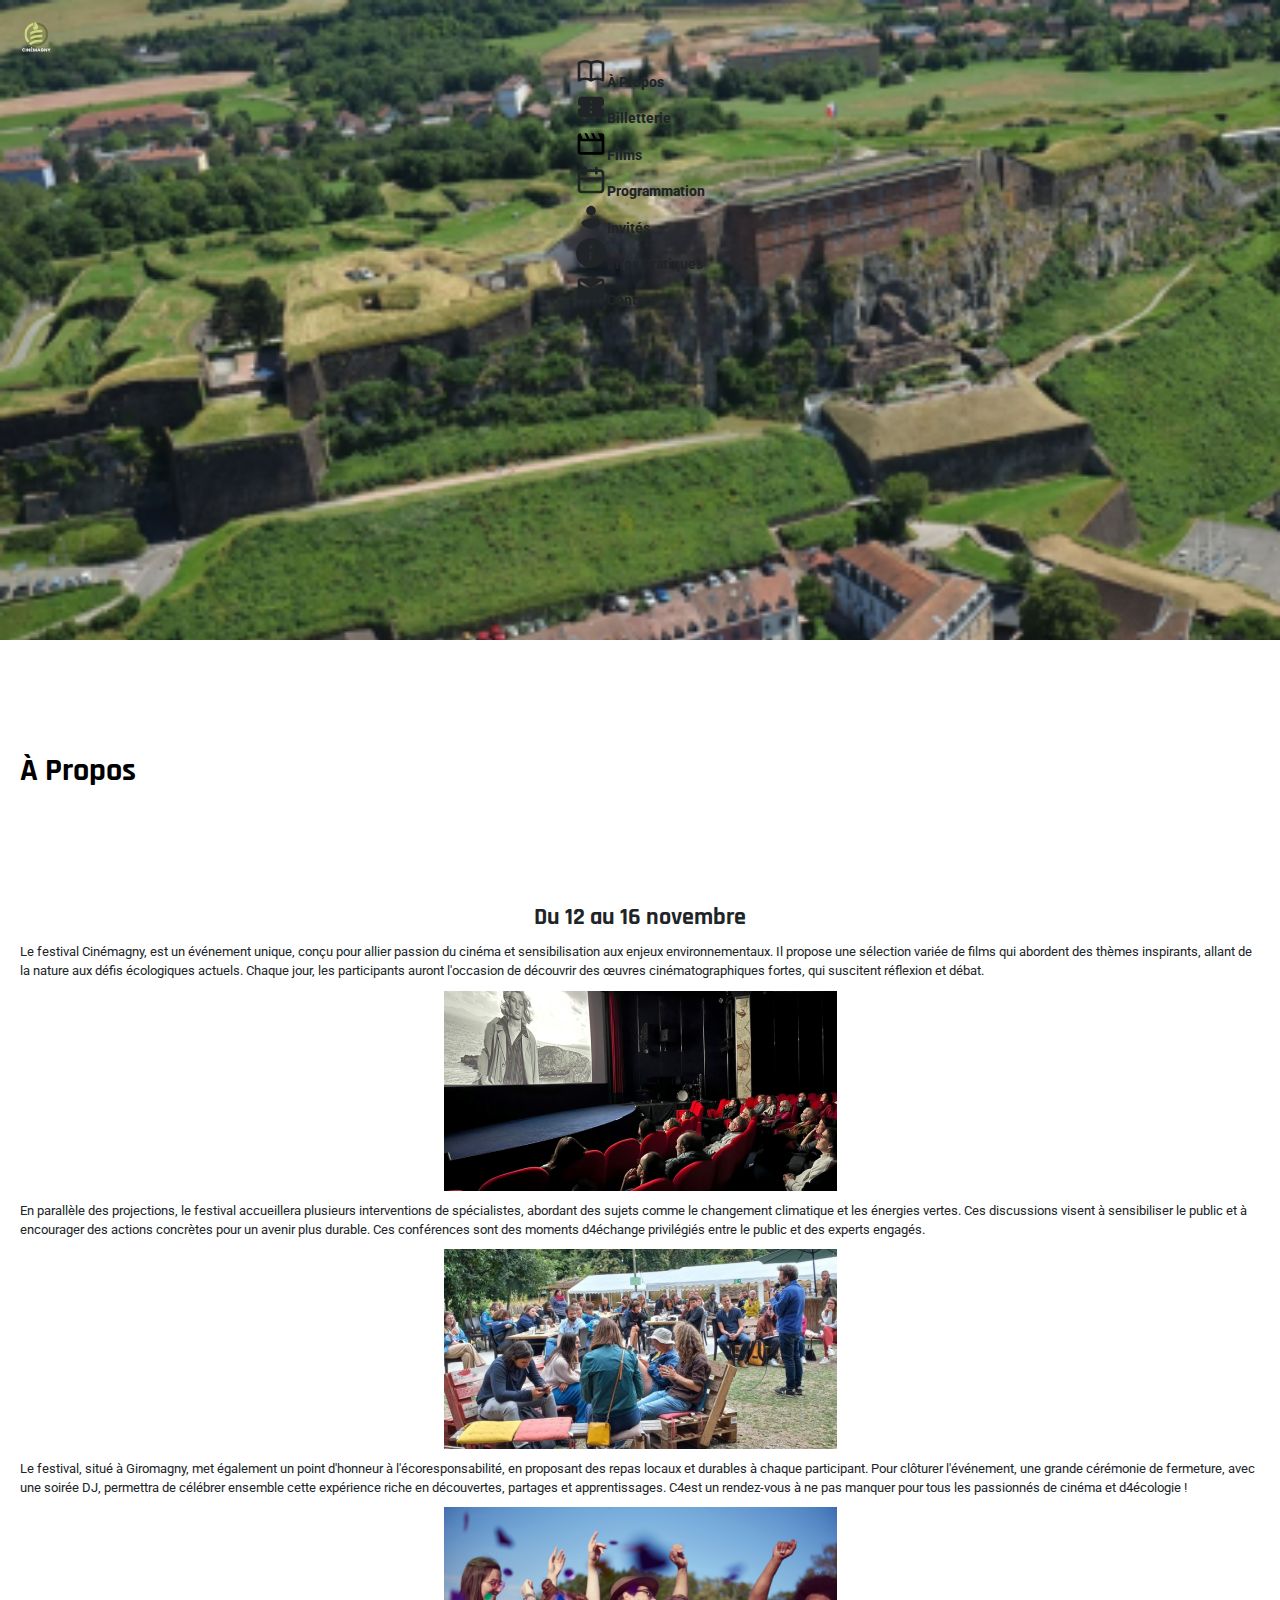
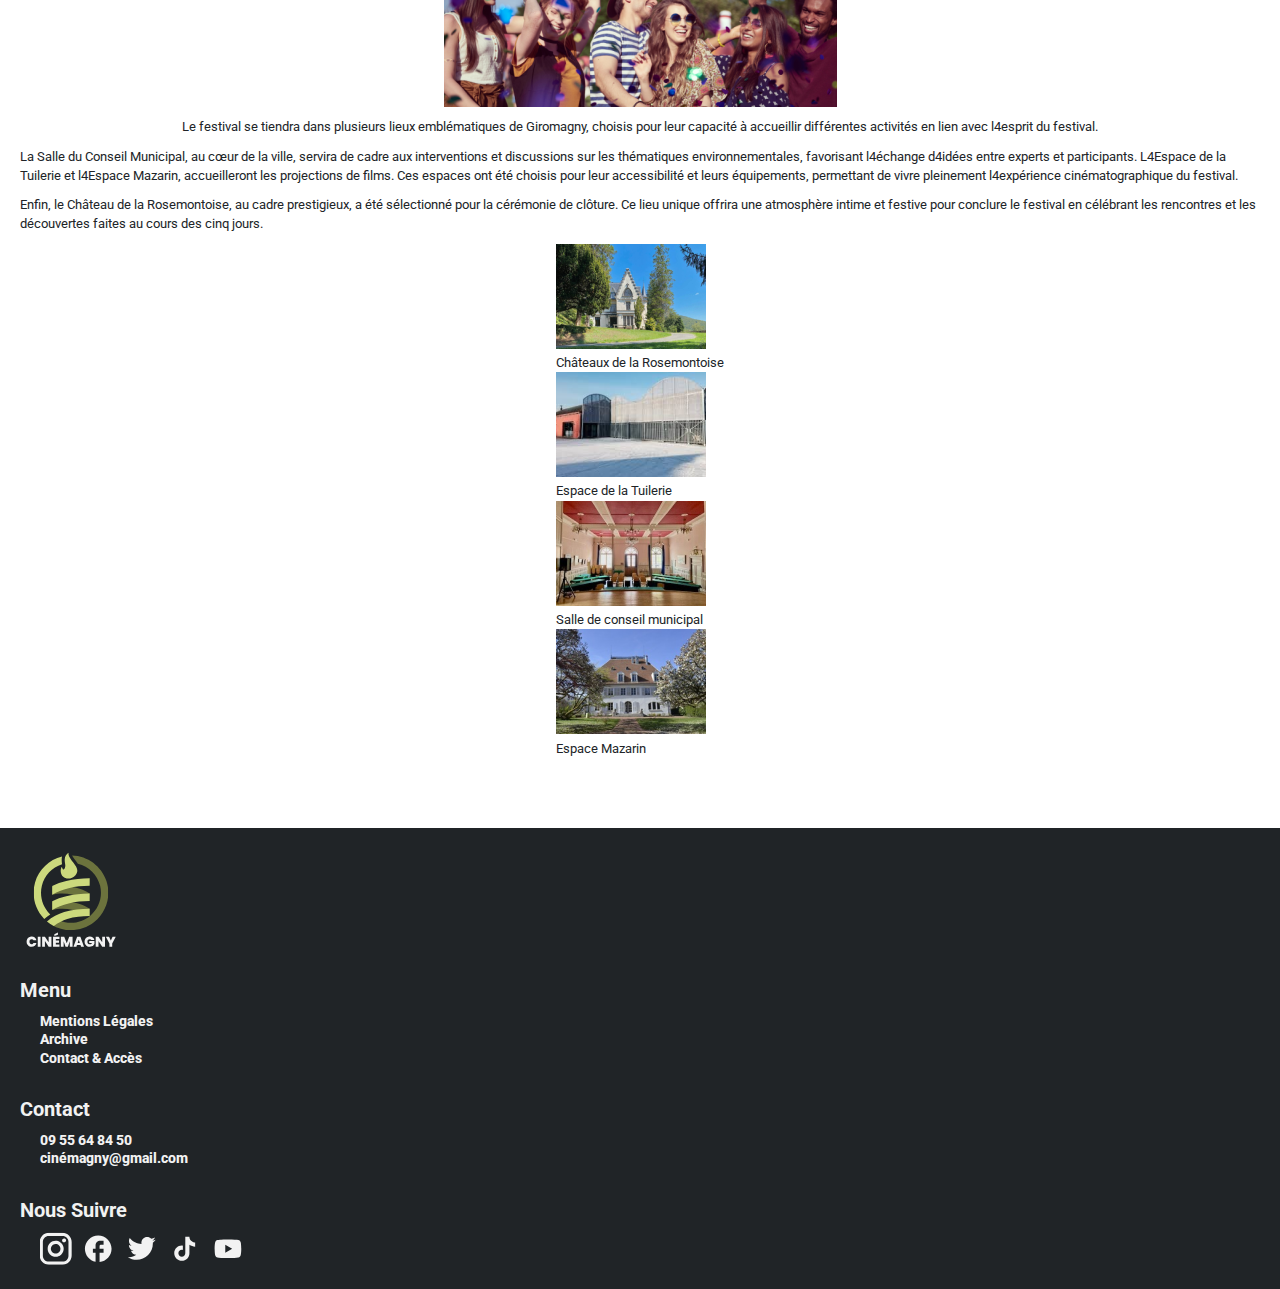
==== a_propos.html @ d4adbcb7 "Ajout Page programmation corrigé Correection divers" ====
<!DOCTYPE html>
<html lang="fr">

<head>
    <meta charset="UTF-8">
    <meta name="viewport" content="width=device-width, initial-scale=1.0">

    <!-- FavIcon -->
    <link rel="icon" type="image/png" href="assets/icons/logo/favicon/favicon-96x96.png" sizes="96x96" />
    <link rel="icon" type="image/svg+xml" href="assets/icons/logo/favicon/favicon.svg" />
    <link rel="shortcut icon" href="assets/icons/logo/favicon/favicon.ico" />
    <link rel="apple-touch-icon" sizes="180x180" href="assets/icons/logo/favicon/apple-touch-icon.png" />
    <meta name="apple-mobile-web-app-title" content="MyWebSite" />
    <link rel="manifest" href="assets/icons/logo/favicon/site.webmanifest" />

    <!-- CSS Link -->
    <link rel="stylesheet" href="src/css/styles.css">

    <title>Cinémagny - À Propos</title>
</head>

<body>
    <!-- Header -->
    <header class="header container">
        <div class="header__menu menu">
            <a href="/">
                <img src="assets/icons/logo/logo.svg" alt="">
            </a>
            <button class="menu__btn" aria-expanded="false" aria-label="Ouvrir le menu">
                <span class="menu__btn-bars"></span>
            </button>
        </div>

        <!-- Nav -->
        <nav class="header__nav nav" aria-hidden="true">
            <ul class="nav__list">
                <li class="nav__item">
                    <a class="nav__link" href="a_propos.html"><img src="assets/icons/livre.svg" alt="">À Propos</a>
                </li>
                <li class="nav__item">
                    <a class="nav__link" href="billeterie.html"><img src="assets/icons/ticket.svg"
                            alt="">Billetterie</a>
                </li>
                <li class="nav__item">
                    <a class="nav__link" href="films.html"><img src="assets/icons/films.svg" alt="">Films</a>
                </li>
                <li class="nav__item">
                    <a class="nav__link" href="programmation.html"><img src="assets/icons/calendrier.svg"
                            alt="">Programmation</a>
                </li>
                <li class="nav__item">
                    <a class="nav__link" href="invites.html"><img src="assets/icons/profile.svg" alt="">Invités</a>
                </li>
                <li class="nav__item">
                    <a class="nav__link" href="info_pratiques.html"><img src="assets/icons/about.svg" alt="">Infos
                        Pratiques</a>
                </li>
                <li class="nav__item">
                    <a class="nav__link" href="contact.html"><img src="assets/icons/mail.svg" alt="">Contact</a>
                </li>
            </ul>
        </nav>
    </header>

    <div class="hero container">
        <img src="" alt="" class="hero__barckground">
        <h1>À Propos</h1>
    </div>

    <!-- Content -->
    <section class="content container">
        <h2>Du 12 au 16 novembre</h2>
        <p>Le festival Cinémagny, est un événement unique, conçu pour allier passion du cinéma et sensibilisation aux
            enjeux environnementaux. Il propose une sélection variée de films qui abordent des thèmes inspirants, allant
            de la nature aux défis écologiques actuels. Chaque jour, les participants auront l'occasion de découvrir des
            œuvres cinématographiques fortes, qui suscitent réflexion et débat.</p>
        <img src="assets/img/ciema.png" alt="">
        <p>En parallèle des projections, le festival accueillera plusieurs interventions de spécialistes, abordant des
            sujets comme le changement climatique et les énergies vertes. Ces discussions visent à sensibiliser le
            public et à encourager des actions concrètes pour un avenir plus durable. Ces conférences sont des moments
            d4échange privilégiés entre le public et des experts engagés.</p>
        <img src="assets/img/festival_dehors_1.png" alt="">
        <p>Le festival, situé à Giromagny, met également un point d'honneur à l'écoresponsabilité, en proposant des
            repas locaux et durables à chaque participant. Pour clôturer l'événement, une grande cérémonie de fermeture,
            avec une soirée DJ, permettra de célébrer ensemble cette expérience riche en découvertes, partages et
            apprentissages. C4est un rendez-vous à ne pas manquer pour tous les passionnés de cinéma et d4écologie !</p>
        <img src="assets/img/festival_dehors_2.png" alt="">
        <p>Le festival se tiendra dans plusieurs lieux emblématiques de Giromagny, choisis pour leur capacité à
            accueillir différentes activités en lien avec l4esprit du festival.</p>
        <p>La Salle du Conseil Municipal, au cœur de la ville, servira de cadre aux interventions et discussions sur les
            thématiques environnementales, favorisant l4échange d4idées entre experts et participants. L4Espace de la
            Tuilerie et l4Espace Mazarin, accueilleront les projections de films. Ces espaces ont été choisis pour leur
            accessibilité et leurs équipements, permettant de vivre pleinement l4expérience cinématographique du
            festival.</p>
        <p>Enfin, le Château de la Rosemontoise, au cadre prestigieux, a été sélectionné pour la cérémonie de clôture.
            Ce lieu unique offrira une atmosphère intime et festive pour conclure le festival en célébrant les
            rencontres et les découvertes faites au cours des cinq jours.</p>
        <div class="content__slider slider">
            <div class="slider__item">
                <img src="assets/img/chateaux_de_la_rosemontoise.png" alt="">
                <p class="text-s">Châteaux de la Rosemontoise</p>
            </div>
            <div class="slider__item">
                <img src="assets/img/espace_de_le_tuilerie.png" alt="">
                <p class="text-s">Espace de la Tuilerie</p>
            </div>
            <div class="slider__item">
                <img src="assets/img/salle_de_conseil_municipal.png" alt="">
                <p class="text-s">Salle de conseil municipal</p>
            </div>
            <div class="slider__item">
                <img src="assets/img/espace_mazarin.png" alt="">
                <p class="text-s">Espace Mazarin</p>
            </div>
        </div>
    </section>

    <footer class="footer container">
        <img class="footer__logo" src="assets/icons/logo/logo.svg" alt="">
        <div class="footer__menu">
            <h3>Menu</h3>
            <ul class="footer__liste">
                <li class="footer__item"><a href="">Mentions Légales</a></li>
                <li class="footer__item"><a href="">Archive</a></li>
                <li class="footer__item"><a href="">Contact & Accès</a></li>
            </ul>
        </div>
        <div class="footer__contact">
            <h3>Contact</h3>
            <ul class="footer__liste">
                <li class="footer__item"><a href="">09 55 64 84 50</a></li>
                <li class="footer__item"><a href="">cinémagny@gmail.com</a></li>
            </ul>
        </div>
        <div class="footer__media">
            <h3>Nous Suivre</h3>
            <ul class="footer__liste footer__liste-media">
                <li class="footer__item">
                    <a href=""><img src="assets/icons/resau/svgexport-49.svg" alt=""></a>
                </li>
                <li class="footer__item">
                    <a href=""><img src="assets/icons/resau/ic_baseline-facebook.svg" alt=""></a>
                </li>
                <li class="footer__item">
                    <a href=""><img src="assets/icons/resau/svgexport-47.svg" alt=""></a>
                </li>
                <li class="footer__item">
                    <a href=""><img src="assets/icons/resau/ic_baseline-tiktok.svg" alt=""></a>
                </li>
                <li class="footer__item">
                    <a href=""><img src="assets/icons/resau/mdi_youtube.svg" alt=""></a>
                </li>
            </ul>
        </div>
    </footer>
</body>

</html>
---- src/css/styles.css ----
/* Fonts */
@import url('https://fonts.googleapis.com/css2?family=Rajdhani:wght@300;400;500;600;700&family=Roboto:ital,wght@0,100;0,300;0,400;0,500;0,700;0,900;1,100;1,300;1,400;1,500;1,700;1,900&display=swap');

/* Vendors */
@import "vendors/normalize.css";

/* Utils */
@import "utils/variables.css";

/* Base */
@import "base/main.css";
@import "base/media.css";

/* Layout */
@import "layout/header.css";
@import "layout/footer.css";

/* Components */
@import "components/menu.css";
@import "components/nav.css";
@import "components/billetterie.css";
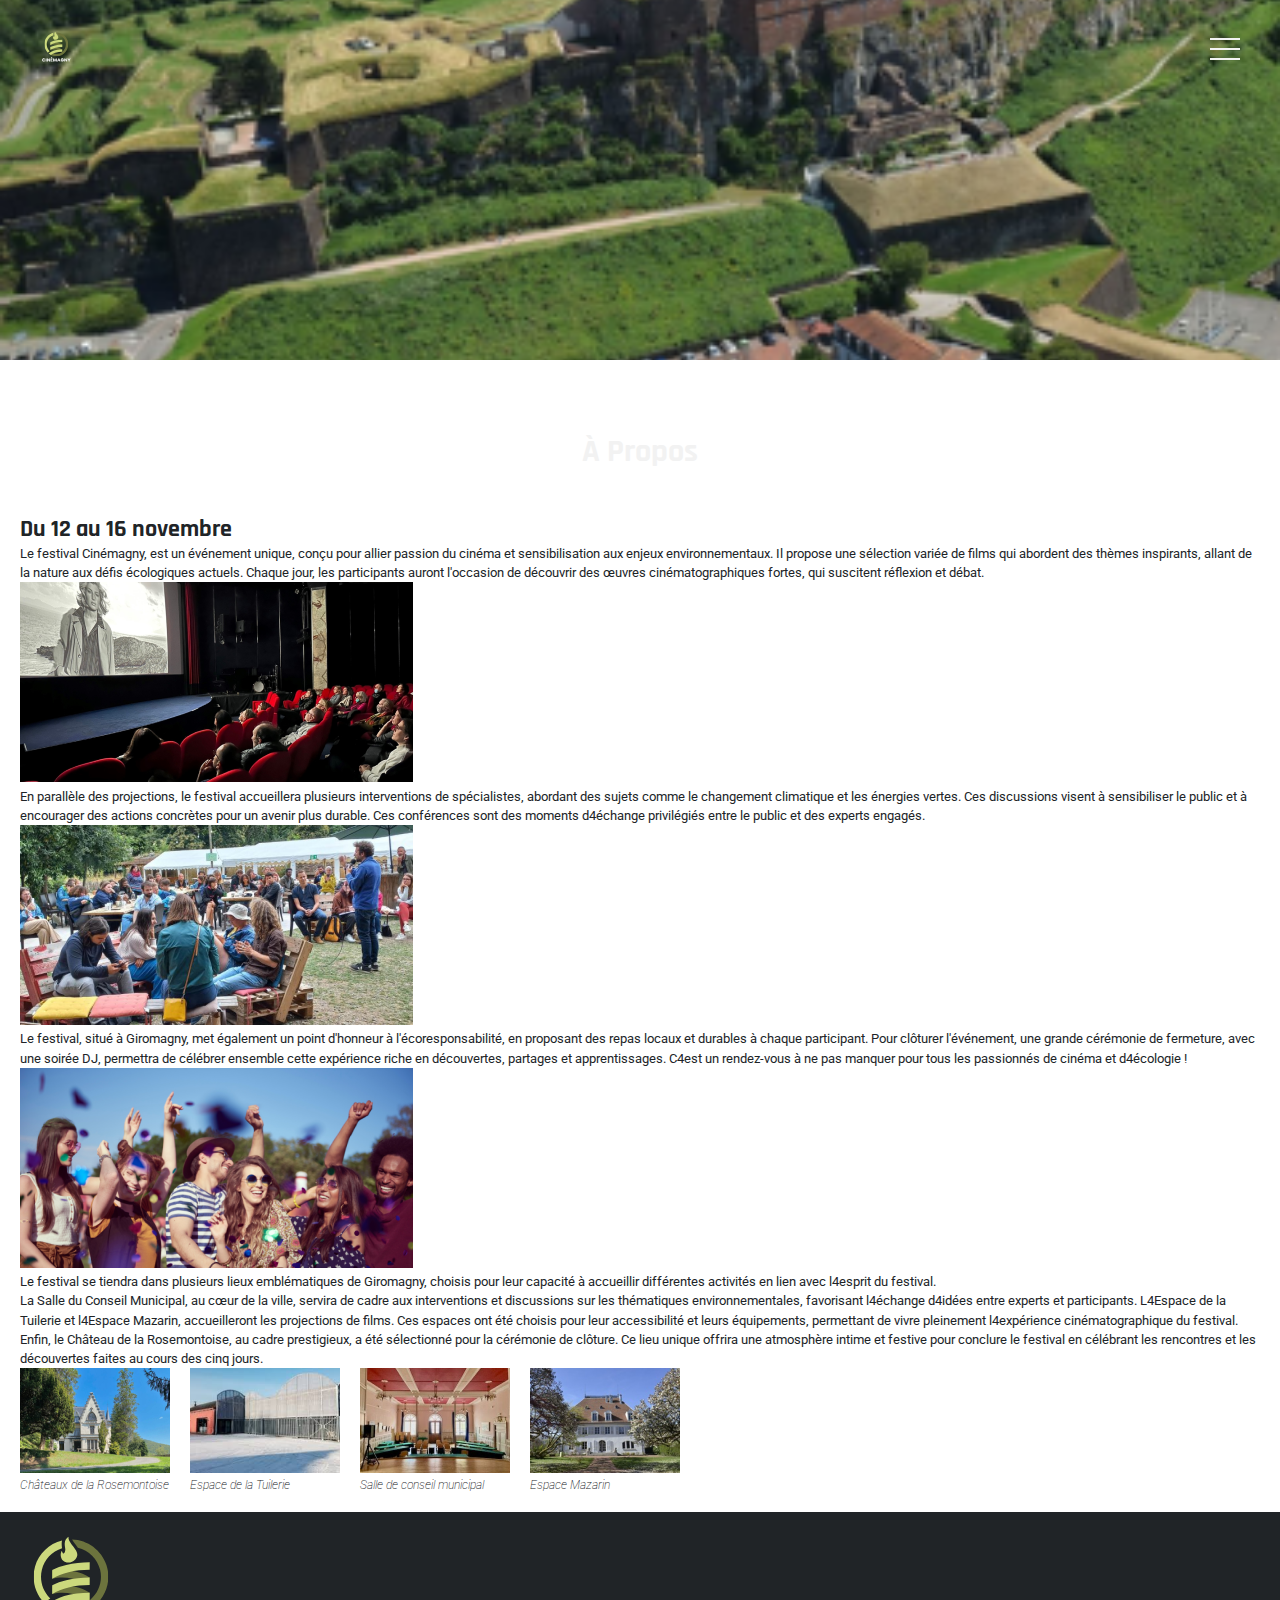
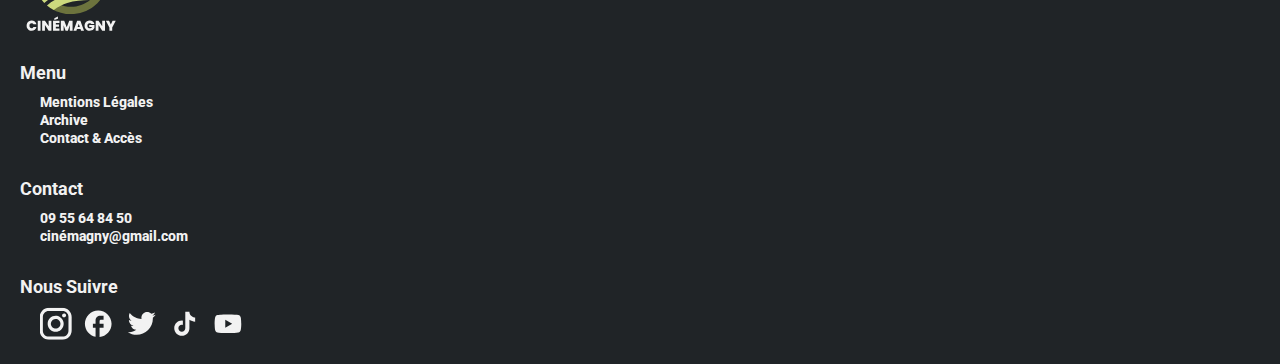
==== commit ed56f462: "Mise en place du Header" ====
--- a/a_propos.html
+++ b/a_propos.html
@@ -62,8 +62,7 @@
         </nav>
     </header>
 
-    <div class="hero container">
-        <img src="" alt="" class="hero__barckground">
+    <div class="hero hero-propos">
         <h1>À Propos</h1>
     </div>
 
--- a/src/css/styles.css
+++ b/src/css/styles.css
@@ -18,4 +18,7 @@
 /* Components */
 @import "components/menu.css";
 @import "components/nav.css";
-@import "components/billetterie.css";+@import "components/billetterie.css";
+@import "components/prog.css";
+@import "components/slider.css";
+@import "components/hero.css";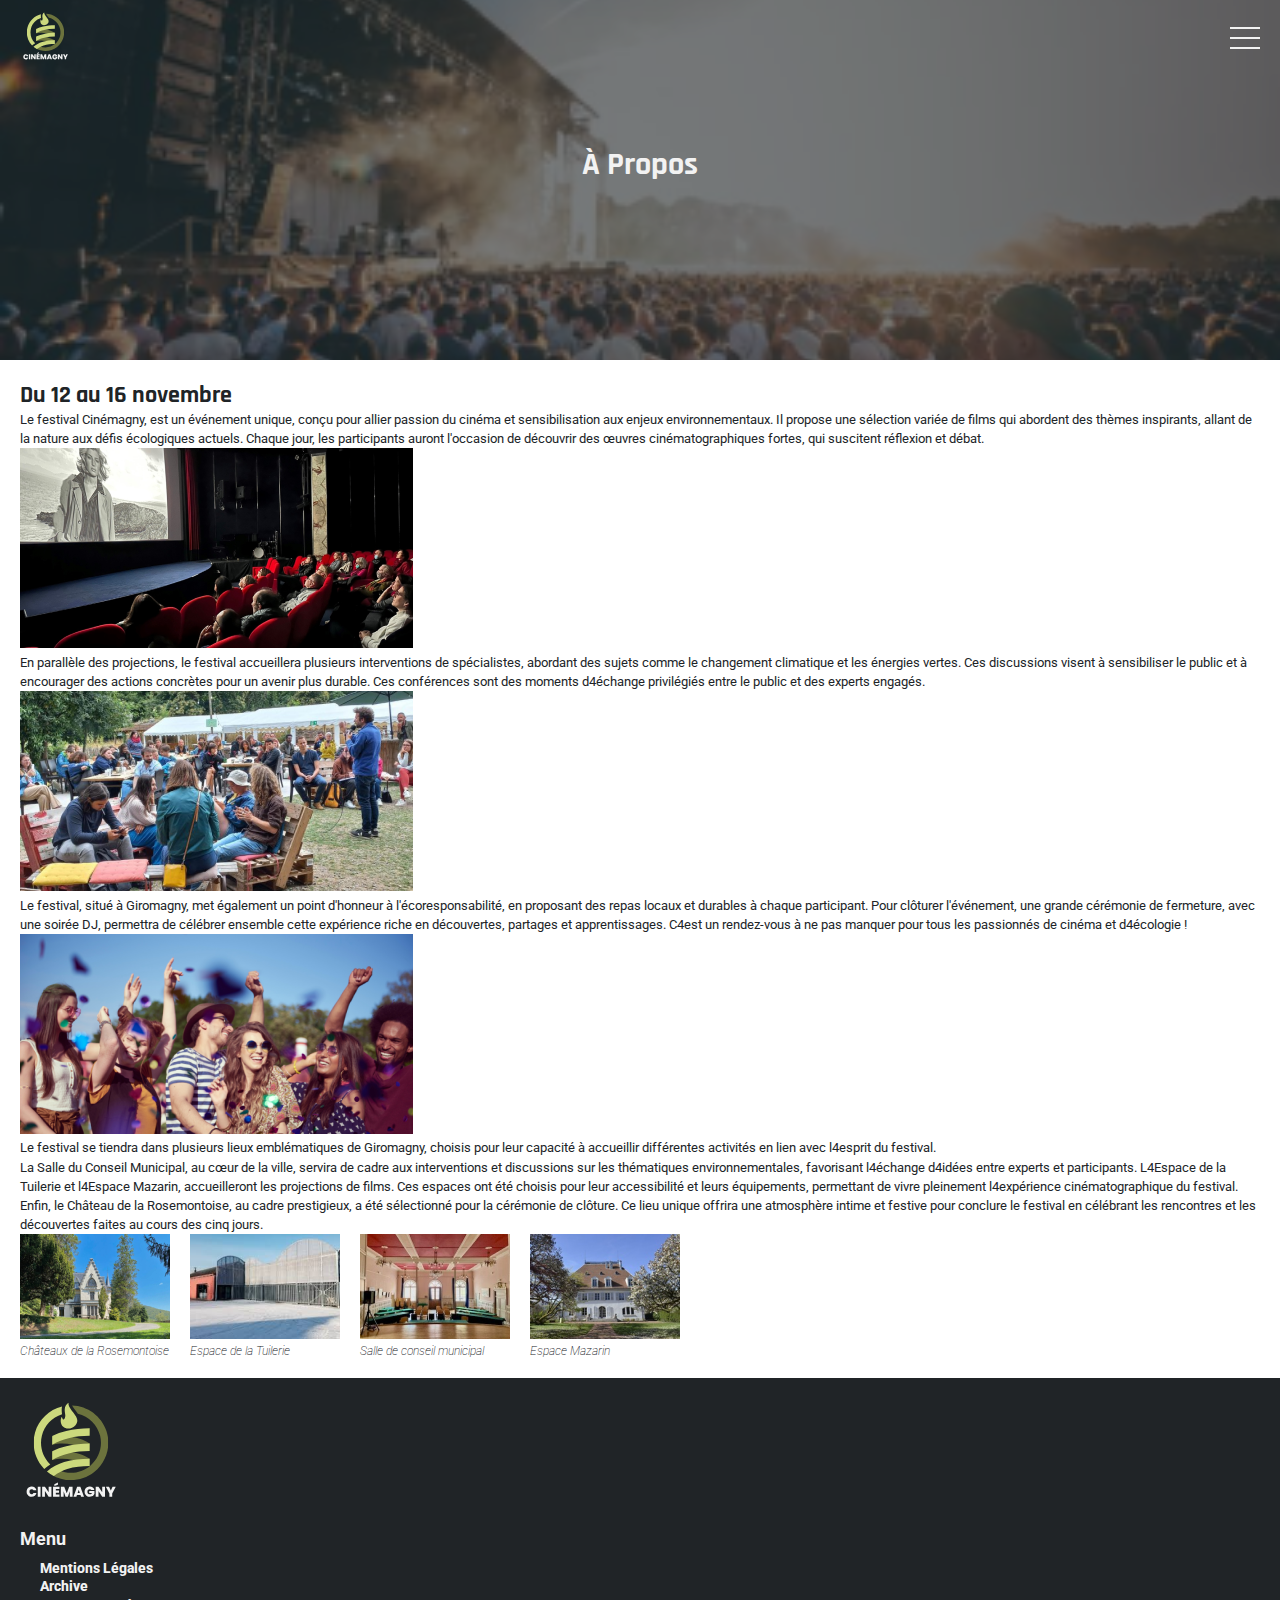
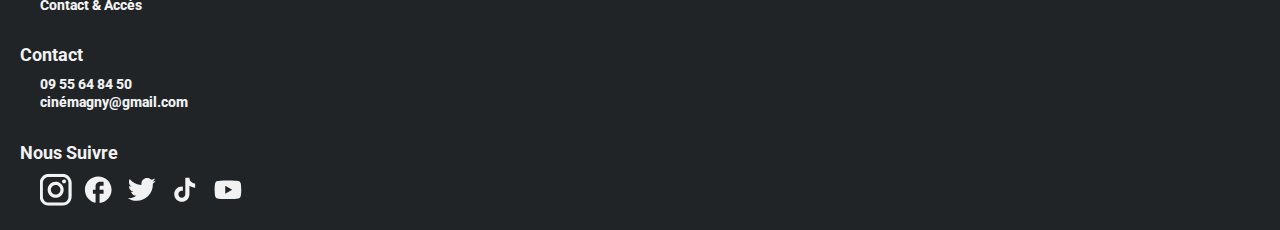
==== commit 9443791f: "Finition du menu et du header" ====
--- a/a_propos.html
+++ b/a_propos.html
@@ -21,10 +21,11 @@
 
 <body>
     <!-- Header -->
-    <header class="header container">
+    <header class="header header-propos">
+        <div class="header__background-filter"></div>
         <div class="header__menu menu">
             <a href="/">
-                <img src="assets/icons/logo/logo.svg" alt="">
+                <img class="menu__logo" src="assets/icons/logo/logo.svg" alt="">
             </a>
             <button class="menu__btn" aria-expanded="false" aria-label="Ouvrir le menu">
                 <span class="menu__btn-bars"></span>
@@ -33,38 +34,38 @@
 
         <!-- Nav -->
         <nav class="header__nav nav" aria-hidden="true">
-            <ul class="nav__list">
+            <ul class="nav__liste">
                 <li class="nav__item">
-                    <a class="nav__link" href="a_propos.html"><img src="assets/icons/livre.svg" alt="">À Propos</a>
+                    <a class="nav__link" href="a_propos.html"><img src="assets/icons/livre_blanc.svg" alt="">À Propos</a>
                 </li>
                 <li class="nav__item">
-                    <a class="nav__link" href="billeterie.html"><img src="assets/icons/ticket.svg"
+                    <a class="nav__link" href="billeterie.html"><img src="assets/icons/billet_blanc.svg"
                             alt="">Billetterie</a>
                 </li>
                 <li class="nav__item">
-                    <a class="nav__link" href="films.html"><img src="assets/icons/films.svg" alt="">Films</a>
+                    <a class="nav__link" href="films.html"><img src="assets/icons/films_blanc.svg" alt="">Films</a>
                 </li>
                 <li class="nav__item">
-                    <a class="nav__link" href="programmation.html"><img src="assets/icons/calendrier.svg"
+                    <a class="nav__link" href="programmation.html"><img src="assets/icons/clalendar_blanc.svg"
                             alt="">Programmation</a>
                 </li>
                 <li class="nav__item">
-                    <a class="nav__link" href="invites.html"><img src="assets/icons/profile.svg" alt="">Invités</a>
+                    <a class="nav__link" href="invites.html"><img src="assets/icons/profile_blanc.svg" alt="">Invités</a>
                 </li>
                 <li class="nav__item">
-                    <a class="nav__link" href="info_pratiques.html"><img src="assets/icons/about.svg" alt="">Infos
+                    <a class="nav__link" href="info_pratiques.html"><img src="assets/icons/about_blanc.svg" alt="">Infos
                         Pratiques</a>
                 </li>
                 <li class="nav__item">
-                    <a class="nav__link" href="contact.html"><img src="assets/icons/mail.svg" alt="">Contact</a>
+                    <a class="nav__link nav__laste" href="contact.html"><img src="assets/icons/mail_blanc.svg" alt="">Contact</a>
                 </li>
             </ul>
         </nav>
+        <div class="hero">
+            <h1>À Propos</h1>
+        </div>
     </header>
 
-    <div class="hero hero-propos">
-        <h1>À Propos</h1>
-    </div>
 
     <!-- Content -->
     <section class="content container">
@@ -152,6 +153,8 @@
             </ul>
         </div>
     </footer>
+
+    <script src="src/js/scripts.js"></script>
 </body>
 
 </html>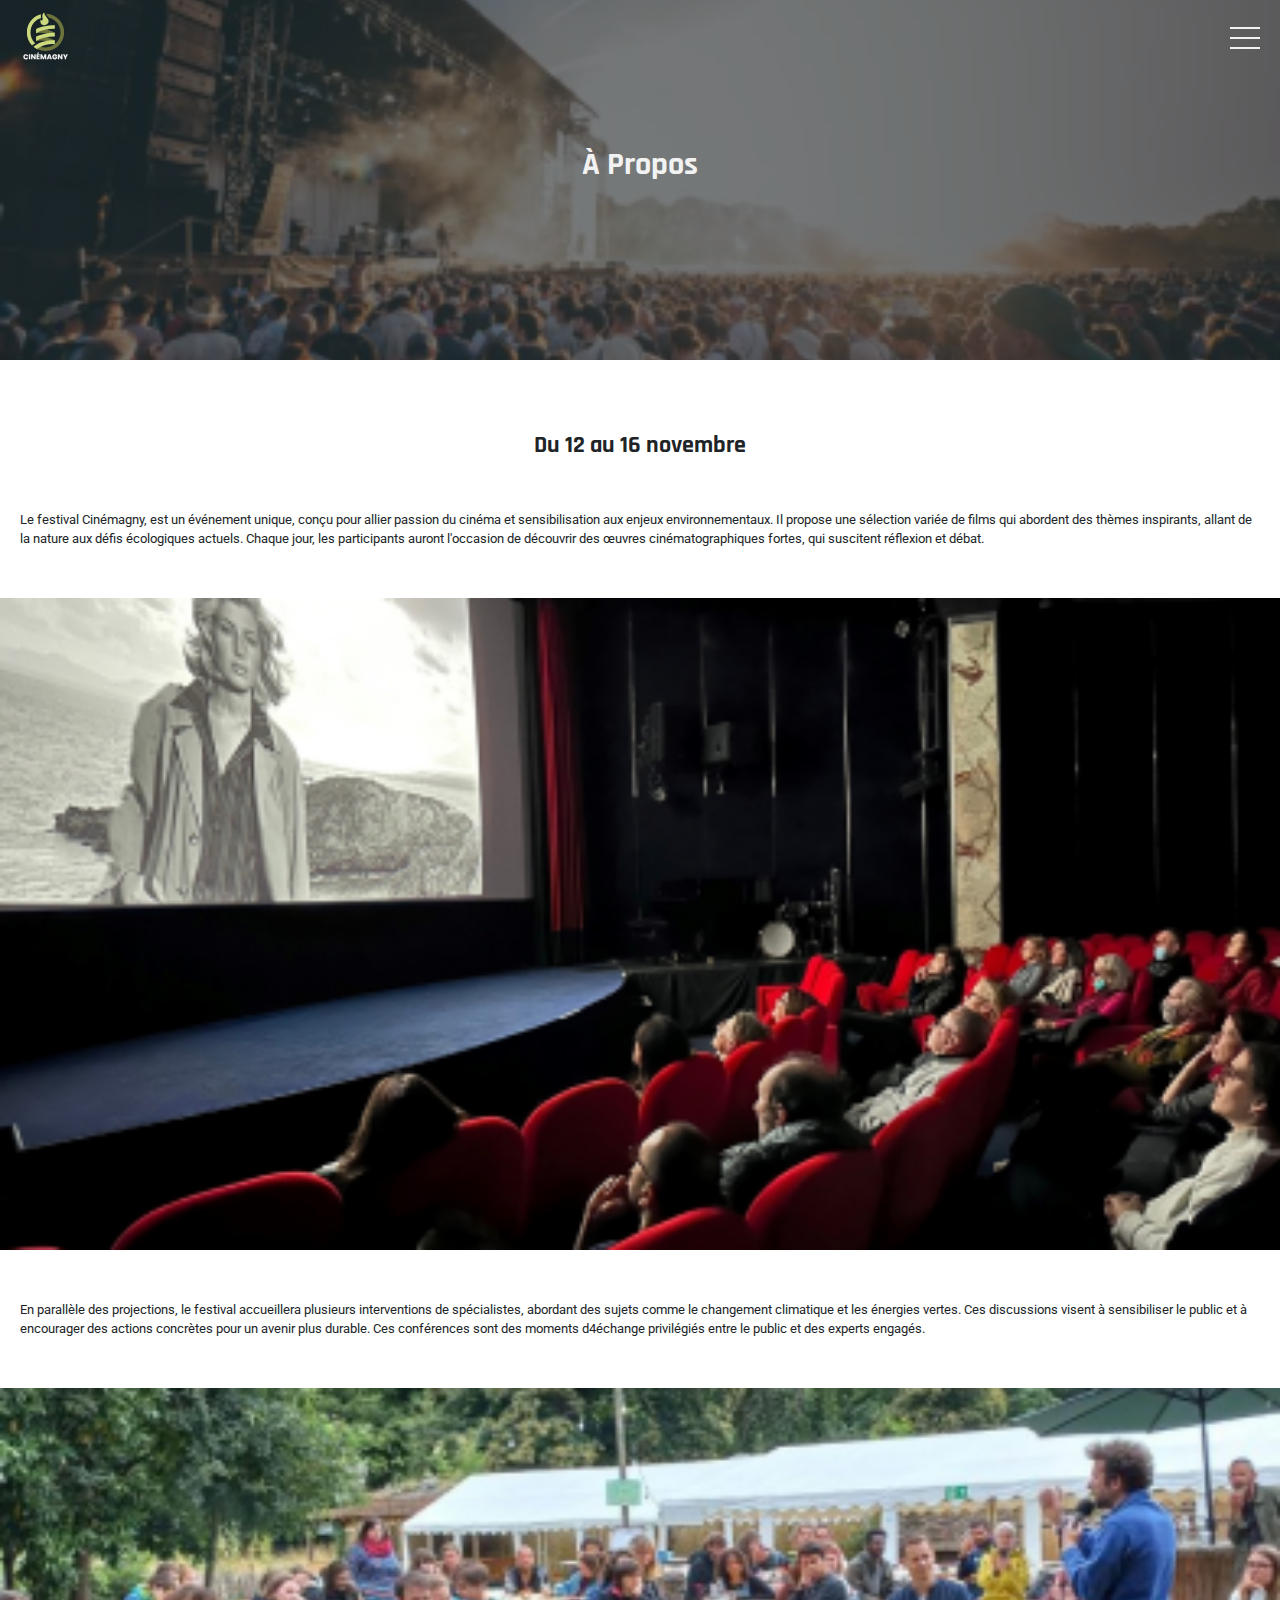
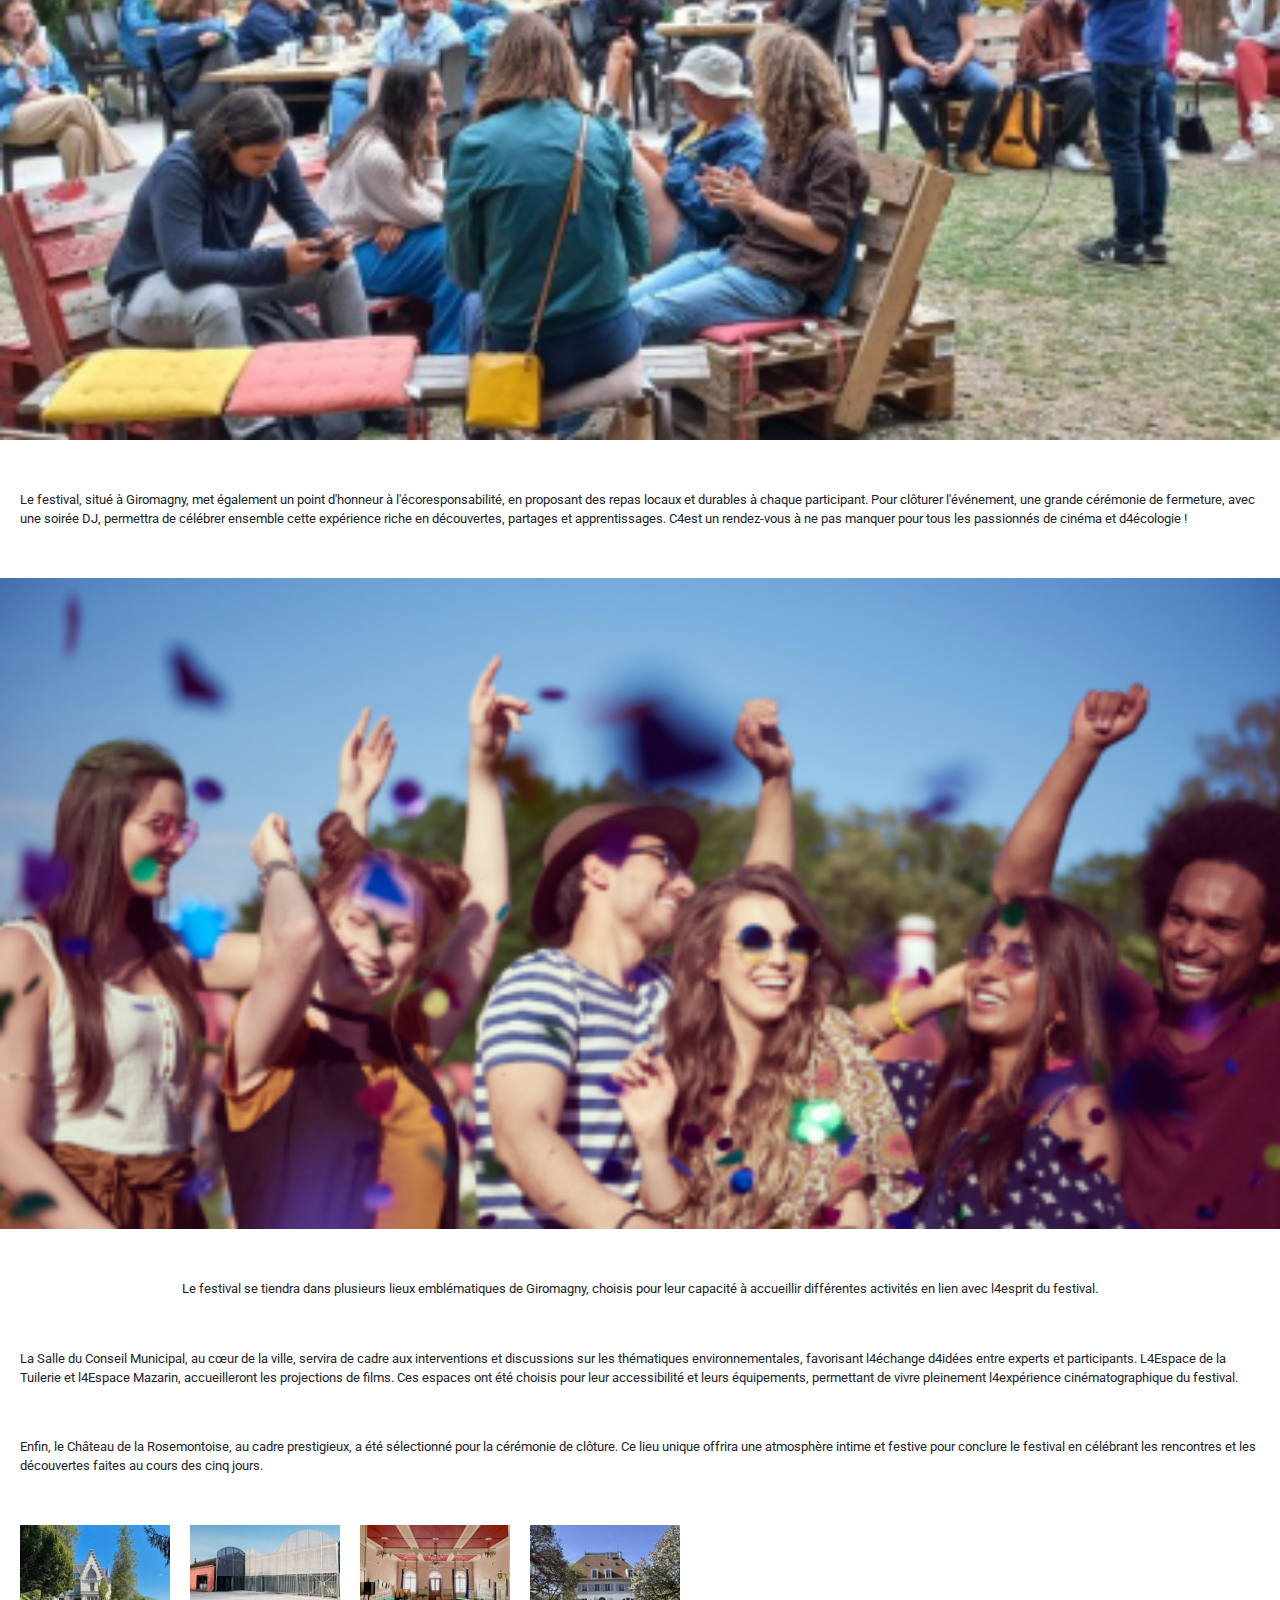
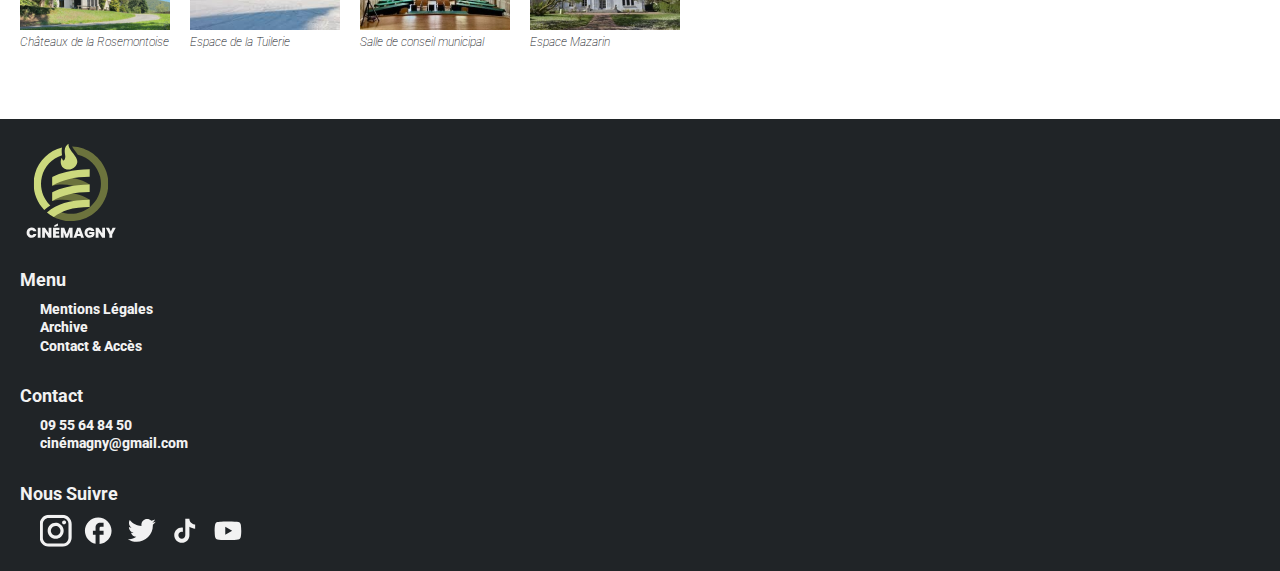
==== commit a72c83cf: "Mise en forme partenaire" ====
--- a/a_propos.html
+++ b/a_propos.html
@@ -36,7 +36,8 @@
         <nav class="header__nav nav" aria-hidden="true">
             <ul class="nav__liste">
                 <li class="nav__item">
-                    <a class="nav__link" href="a_propos.html"><img src="assets/icons/livre_blanc.svg" alt="">À Propos</a>
+                    <a class="nav__link" href="a_propos.html"><img src="assets/icons/livre_blanc.svg" alt="">À
+                        Propos</a>
                 </li>
                 <li class="nav__item">
                     <a class="nav__link" href="billeterie.html"><img src="assets/icons/billet_blanc.svg"
@@ -50,14 +51,16 @@
                             alt="">Programmation</a>
                 </li>
                 <li class="nav__item">
-                    <a class="nav__link" href="invites.html"><img src="assets/icons/profile_blanc.svg" alt="">Invités</a>
+                    <a class="nav__link" href="invites.html"><img src="assets/icons/profile_blanc.svg"
+                            alt="">Invités</a>
                 </li>
                 <li class="nav__item">
                     <a class="nav__link" href="info_pratiques.html"><img src="assets/icons/about_blanc.svg" alt="">Infos
                         Pratiques</a>
                 </li>
                 <li class="nav__item">
-                    <a class="nav__link nav__laste" href="contact.html"><img src="assets/icons/mail_blanc.svg" alt="">Contact</a>
+                    <a class="nav__link nav__laste" href="contact.html"><img src="assets/icons/mail_blanc.svg"
+                            alt="">Contact</a>
                 </li>
             </ul>
         </nav>
@@ -69,50 +72,63 @@
 
     <!-- Content -->
     <section class="content container">
-        <h2>Du 12 au 16 novembre</h2>
-        <p>Le festival Cinémagny, est un événement unique, conçu pour allier passion du cinéma et sensibilisation aux
-            enjeux environnementaux. Il propose une sélection variée de films qui abordent des thèmes inspirants, allant
-            de la nature aux défis écologiques actuels. Chaque jour, les participants auront l'occasion de découvrir des
-            œuvres cinématographiques fortes, qui suscitent réflexion et débat.</p>
-        <img src="assets/img/ciema.png" alt="">
-        <p>En parallèle des projections, le festival accueillera plusieurs interventions de spécialistes, abordant des
-            sujets comme le changement climatique et les énergies vertes. Ces discussions visent à sensibiliser le
-            public et à encourager des actions concrètes pour un avenir plus durable. Ces conférences sont des moments
-            d4échange privilégiés entre le public et des experts engagés.</p>
-        <img src="assets/img/festival_dehors_1.png" alt="">
-        <p>Le festival, situé à Giromagny, met également un point d'honneur à l'écoresponsabilité, en proposant des
-            repas locaux et durables à chaque participant. Pour clôturer l'événement, une grande cérémonie de fermeture,
-            avec une soirée DJ, permettra de célébrer ensemble cette expérience riche en découvertes, partages et
-            apprentissages. C4est un rendez-vous à ne pas manquer pour tous les passionnés de cinéma et d4écologie !</p>
-        <img src="assets/img/festival_dehors_2.png" alt="">
-        <p>Le festival se tiendra dans plusieurs lieux emblématiques de Giromagny, choisis pour leur capacité à
-            accueillir différentes activités en lien avec l4esprit du festival.</p>
-        <p>La Salle du Conseil Municipal, au cœur de la ville, servira de cadre aux interventions et discussions sur les
-            thématiques environnementales, favorisant l4échange d4idées entre experts et participants. L4Espace de la
-            Tuilerie et l4Espace Mazarin, accueilleront les projections de films. Ces espaces ont été choisis pour leur
-            accessibilité et leurs équipements, permettant de vivre pleinement l4expérience cinématographique du
-            festival.</p>
-        <p>Enfin, le Château de la Rosemontoise, au cadre prestigieux, a été sélectionné pour la cérémonie de clôture.
-            Ce lieu unique offrira une atmosphère intime et festive pour conclure le festival en célébrant les
-            rencontres et les découvertes faites au cours des cinq jours.</p>
-        <div class="content__slider slider">
-            <div class="slider__item">
-                <img src="assets/img/chateaux_de_la_rosemontoise.png" alt="">
-                <p class="text-s">Châteaux de la Rosemontoise</p>
+        <article class="content__propos">
+            <h2>Du 12 au 16 novembre</h2>
+            <p>Le festival Cinémagny, est un événement unique, conçu pour allier passion du cinéma et sensibilisation
+                aux
+                enjeux environnementaux. Il propose une sélection variée de films qui abordent des thèmes inspirants,
+                allant
+                de la nature aux défis écologiques actuels. Chaque jour, les participants auront l'occasion de découvrir
+                des
+                œuvres cinématographiques fortes, qui suscitent réflexion et débat.</p>
+            <img src="assets/img/ciema.png" alt="">
+            <p>En parallèle des projections, le festival accueillera plusieurs interventions de spécialistes, abordant
+                des
+                sujets comme le changement climatique et les énergies vertes. Ces discussions visent à sensibiliser le
+                public et à encourager des actions concrètes pour un avenir plus durable. Ces conférences sont des
+                moments
+                d4échange privilégiés entre le public et des experts engagés.</p>
+            <img src="assets/img/festival_dehors_1.png" alt="">
+            <p>Le festival, situé à Giromagny, met également un point d'honneur à l'écoresponsabilité, en proposant des
+                repas locaux et durables à chaque participant. Pour clôturer l'événement, une grande cérémonie de
+                fermeture,
+                avec une soirée DJ, permettra de célébrer ensemble cette expérience riche en découvertes, partages et
+                apprentissages. C4est un rendez-vous à ne pas manquer pour tous les passionnés de cinéma et d4écologie !
+            </p>
+            <img src="assets/img/festival_dehors_2.png" alt="">
+            <p>Le festival se tiendra dans plusieurs lieux emblématiques de Giromagny, choisis pour leur capacité à
+                accueillir différentes activités en lien avec l4esprit du festival.</p>
+            <p>La Salle du Conseil Municipal, au cœur de la ville, servira de cadre aux interventions et discussions sur
+                les
+                thématiques environnementales, favorisant l4échange d4idées entre experts et participants. L4Espace de
+                la
+                Tuilerie et l4Espace Mazarin, accueilleront les projections de films. Ces espaces ont été choisis pour
+                leur
+                accessibilité et leurs équipements, permettant de vivre pleinement l4expérience cinématographique du
+                festival.</p>
+            <p>Enfin, le Château de la Rosemontoise, au cadre prestigieux, a été sélectionné pour la cérémonie de
+                clôture.
+                Ce lieu unique offrira une atmosphère intime et festive pour conclure le festival en célébrant les
+                rencontres et les découvertes faites au cours des cinq jours.</p>
+            <div class="content__slider slider">
+                <div class="slider__item">
+                    <img src="assets/img/chateaux_de_la_rosemontoise.png" alt="">
+                    <p class="text-s">Châteaux de la Rosemontoise</p>
+                </div>
+                <div class="slider__item">
+                    <img src="assets/img/espace_de_le_tuilerie.png" alt="">
+                    <p class="text-s">Espace de la Tuilerie</p>
+                </div>
+                <div class="slider__item">
+                    <img src="assets/img/salle_de_conseil_municipal.png" alt="">
+                    <p class="text-s">Salle de conseil municipal</p>
+                </div>
+                <div class="slider__item">
+                    <img src="assets/img/espace_mazarin.png" alt="">
+                    <p class="text-s">Espace Mazarin</p>
+                </div>
             </div>
-            <div class="slider__item">
-                <img src="assets/img/espace_de_le_tuilerie.png" alt="">
-                <p class="text-s">Espace de la Tuilerie</p>
-            </div>
-            <div class="slider__item">
-                <img src="assets/img/salle_de_conseil_municipal.png" alt="">
-                <p class="text-s">Salle de conseil municipal</p>
-            </div>
-            <div class="slider__item">
-                <img src="assets/img/espace_mazarin.png" alt="">
-                <p class="text-s">Espace Mazarin</p>
-            </div>
-        </div>
+        </article>
     </section>
 
     <footer class="footer container">
--- a/src/css/styles.css
+++ b/src/css/styles.css
@@ -21,4 +21,6 @@
 @import "components/billetterie.css";
 @import "components/prog.css";
 @import "components/slider.css";
-@import "components/hero.css";+@import "components/hero.css";
+@import "components/propos.css";
+@import "components/partenaire.css";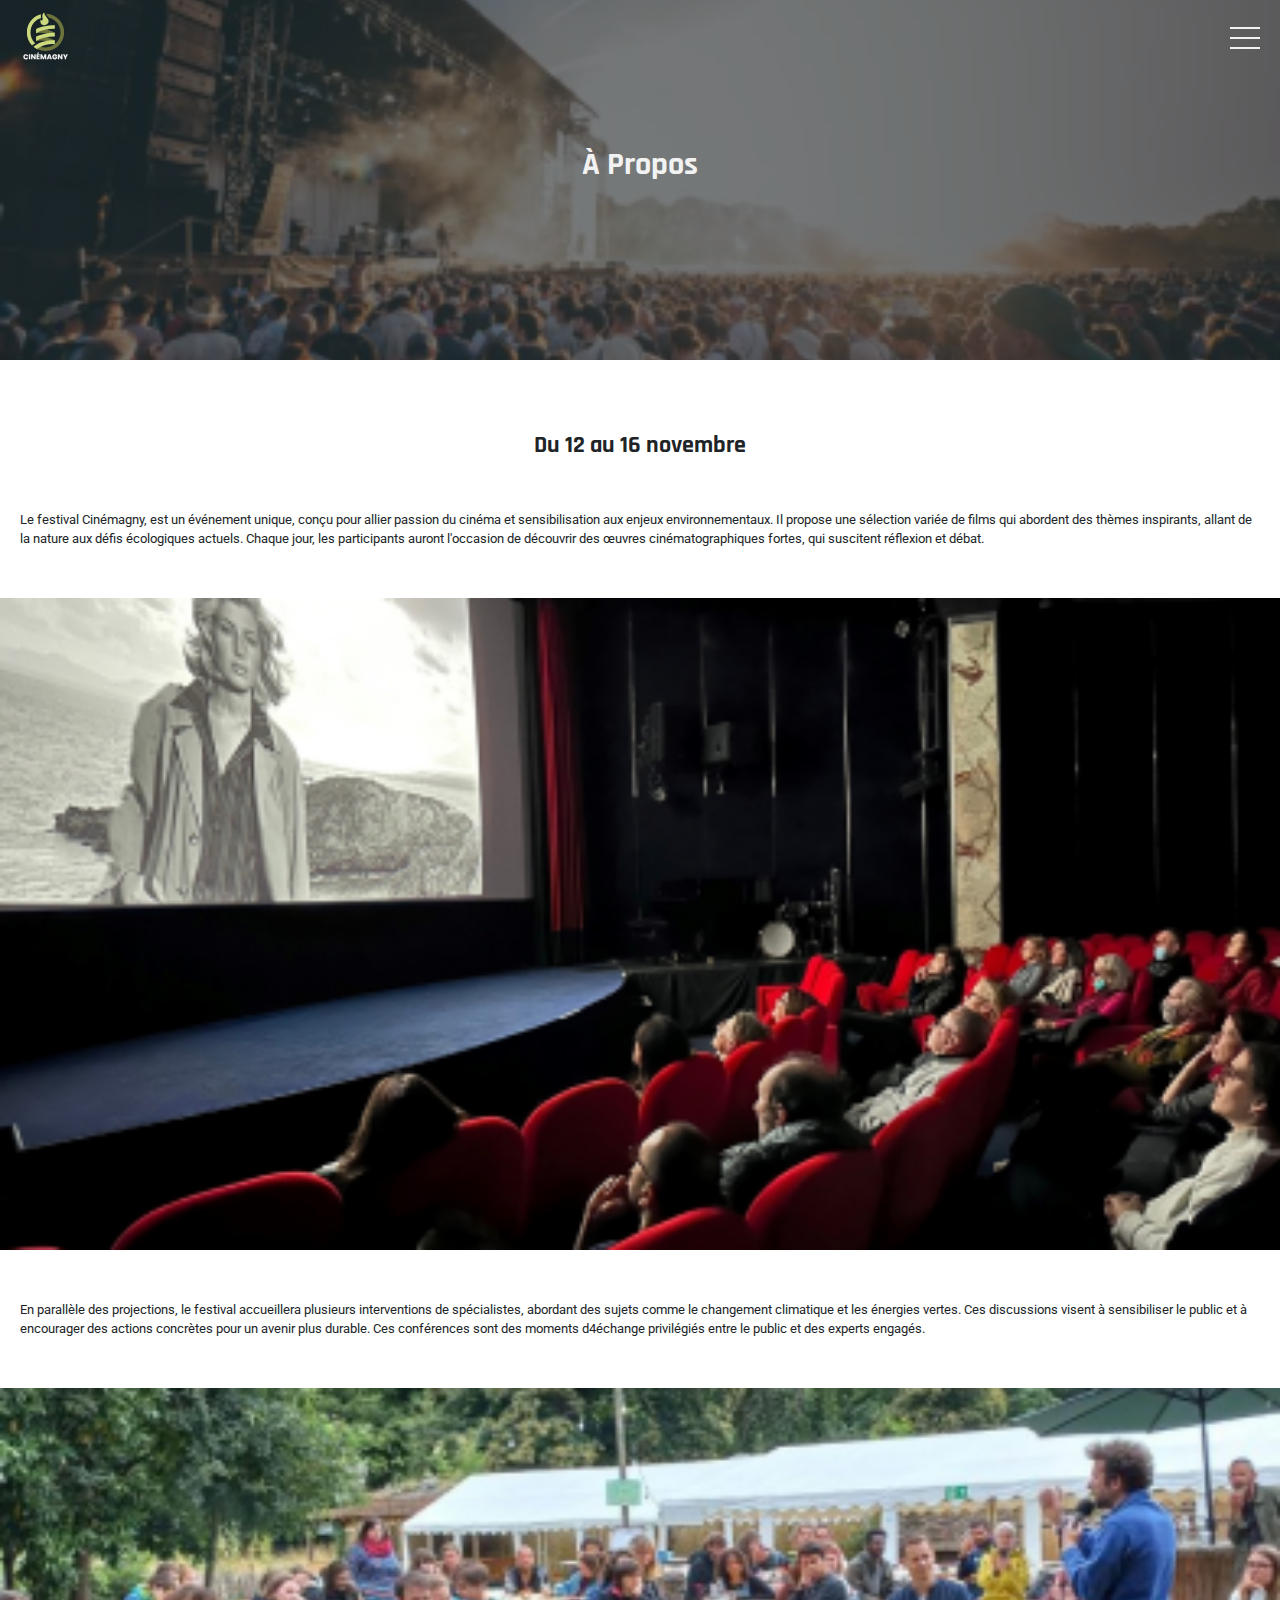
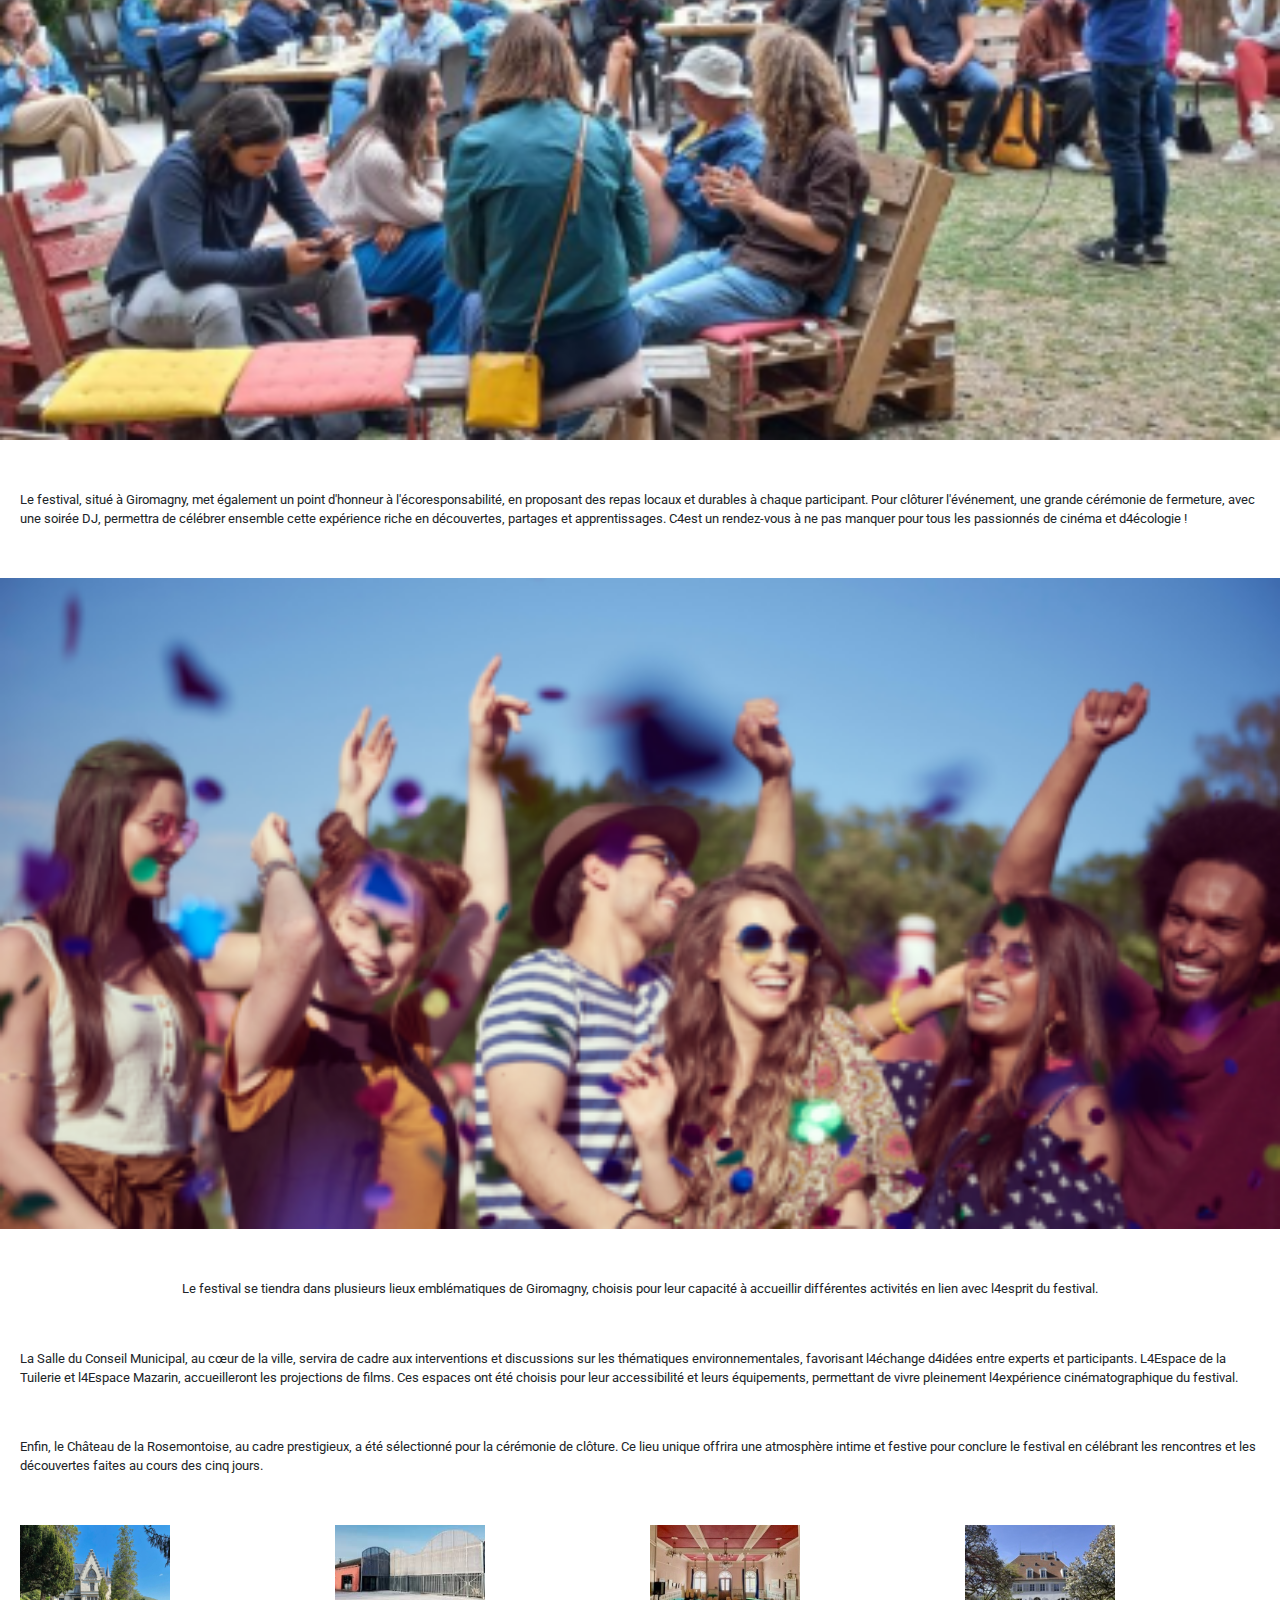
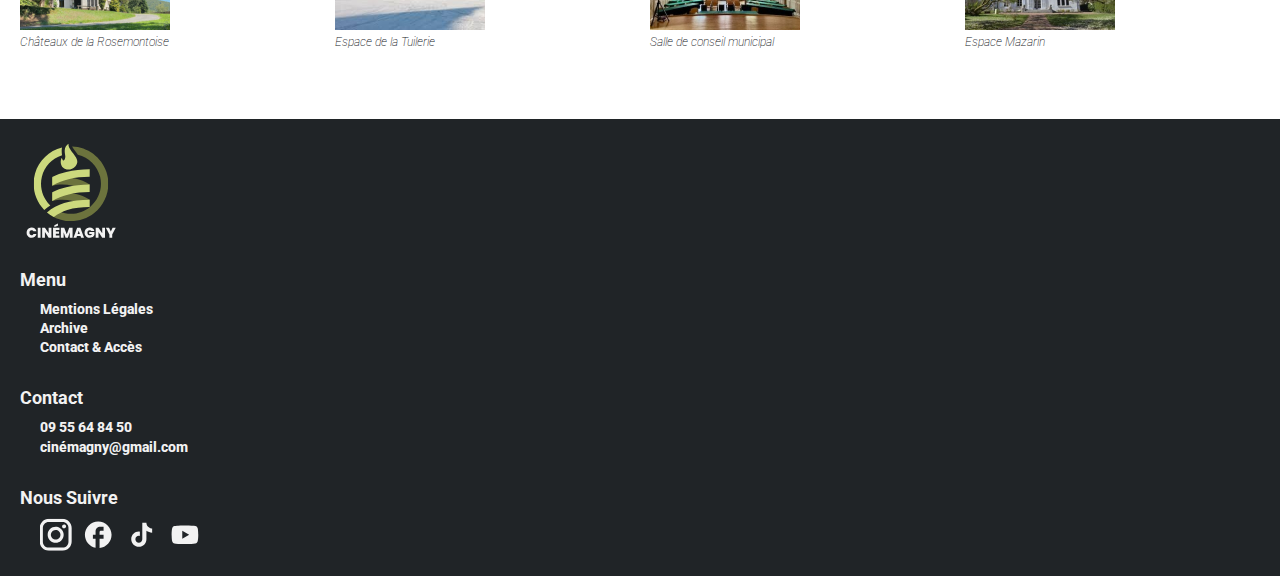
==== commit 0997bac6: "Alt-text des footer" ====
--- a/a_propos.html
+++ b/a_propos.html
@@ -132,7 +132,7 @@
     </section>
 
     <footer class="footer container">
-        <img class="footer__logo" src="assets/icons/logo/logo.svg" alt="">
+        <img class="footer__logo" src="assets/icons/logo/logo.svg" alt="Logo de Cinémagny">
         <div class="footer__menu">
             <h3>Menu</h3>
             <ul class="footer__liste">
@@ -152,19 +152,16 @@
             <h3>Nous Suivre</h3>
             <ul class="footer__liste footer__liste-media">
                 <li class="footer__item">
-                    <a href=""><img src="assets/icons/resau/svgexport-49.svg" alt=""></a>
+                    <a href=""><img src="assets/icons/resau/svgexport-49.svg" alt="Icône de Instagramme"></a>
                 </li>
                 <li class="footer__item">
-                    <a href=""><img src="assets/icons/resau/ic_baseline-facebook.svg" alt=""></a>
+                    <a href=""><img src="assets/icons/resau/ic_baseline-facebook.svg" alt="Icône de Facebook"></a>
                 </li>
                 <li class="footer__item">
-                    <a href=""><img src="assets/icons/resau/svgexport-47.svg" alt=""></a>
+                    <a href=""><img src="assets/icons/resau/ic_baseline-tiktok.svg" alt="Icône de Tik Tok"></a>
                 </li>
                 <li class="footer__item">
-                    <a href=""><img src="assets/icons/resau/ic_baseline-tiktok.svg" alt=""></a>
-                </li>
-                <li class="footer__item">
-                    <a href=""><img src="assets/icons/resau/mdi_youtube.svg" alt=""></a>
+                    <a href=""><img src="assets/icons/resau/mdi_youtube.svg" alt="Icône de Youtube"></a>
                 </li>
             </ul>
         </div>
--- a/src/css/styles.css
+++ b/src/css/styles.css
@@ -23,4 +23,11 @@
 @import "components/slider.css";
 @import "components/hero.css";
 @import "components/propos.css";
-@import "components/partenaire.css";+@import "components/partenaire.css";
+@import "components/contact.css";
+@import "components/filter_nav.css";
+@import "components/filtre.css";
+@import "components/info.css";
+@import "components/films.css";
+@import "components/programmation.css";
+@import "components/infos_pratiques.css";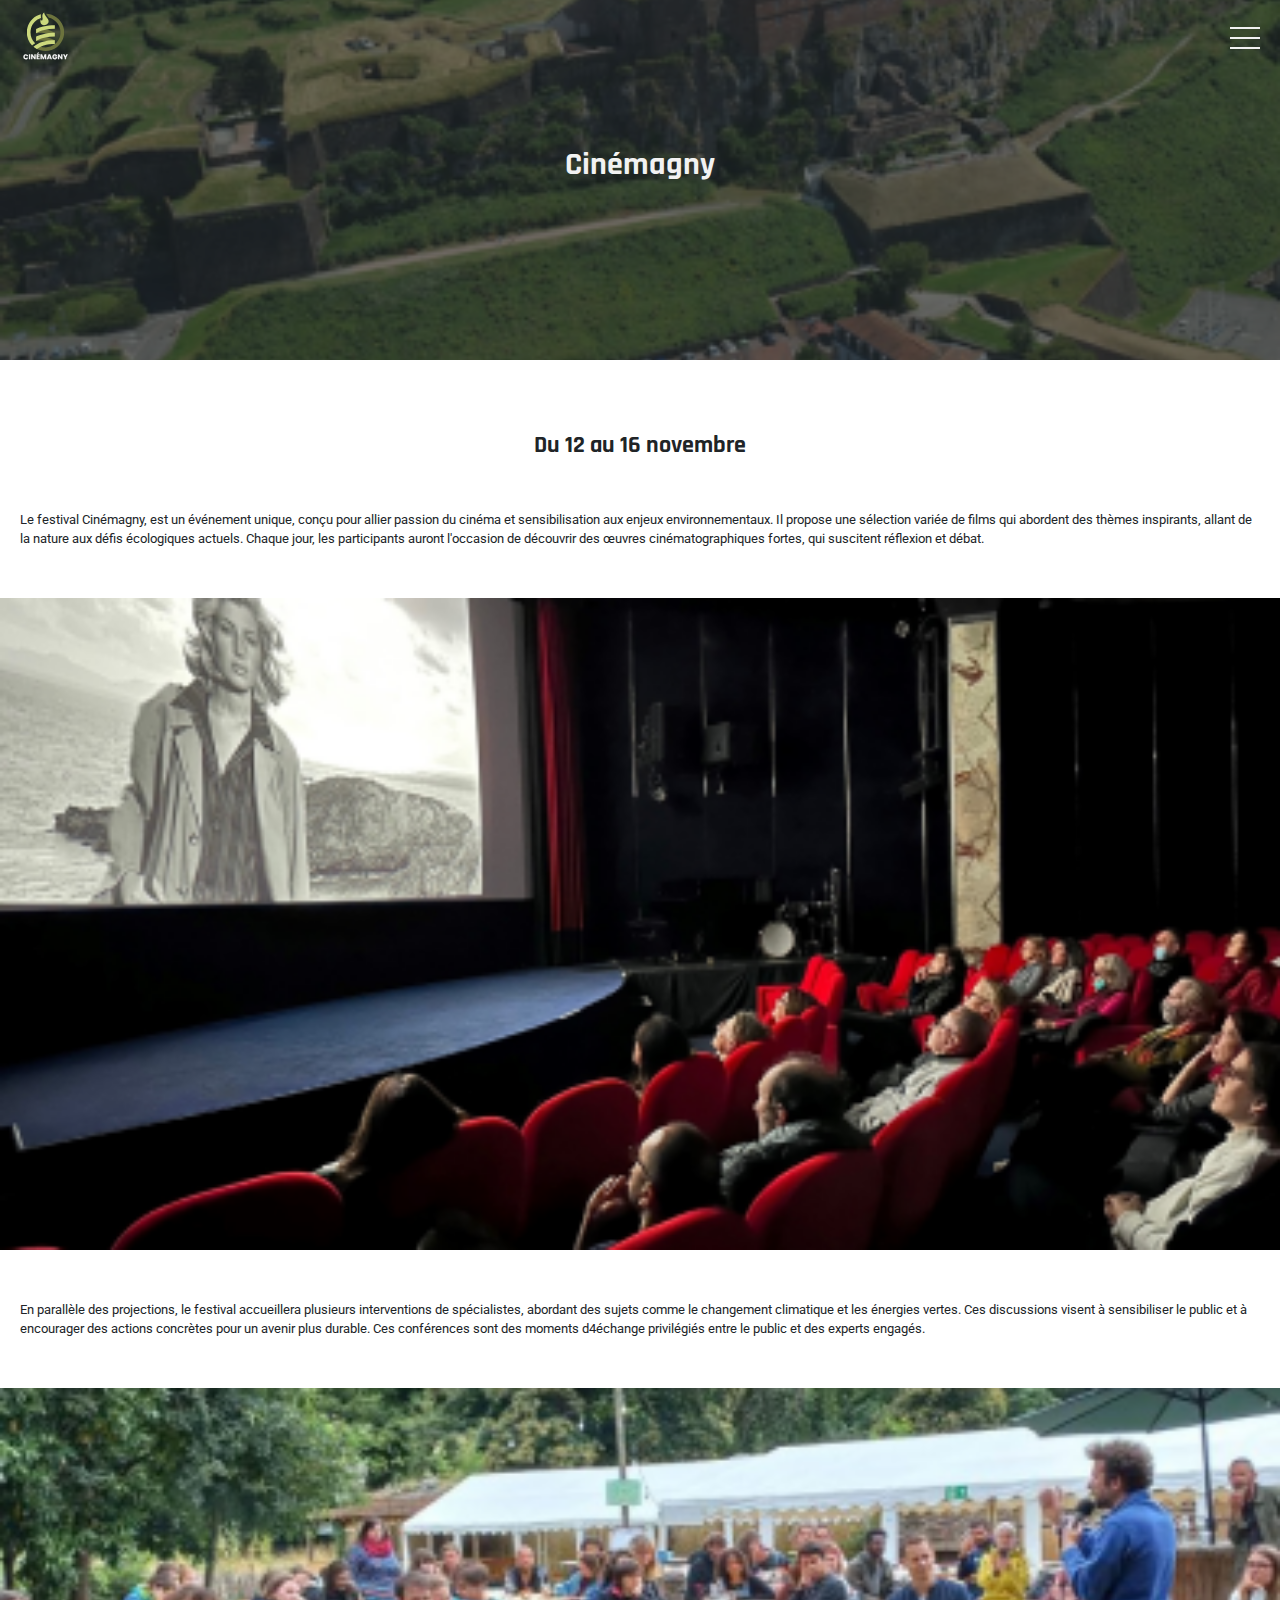
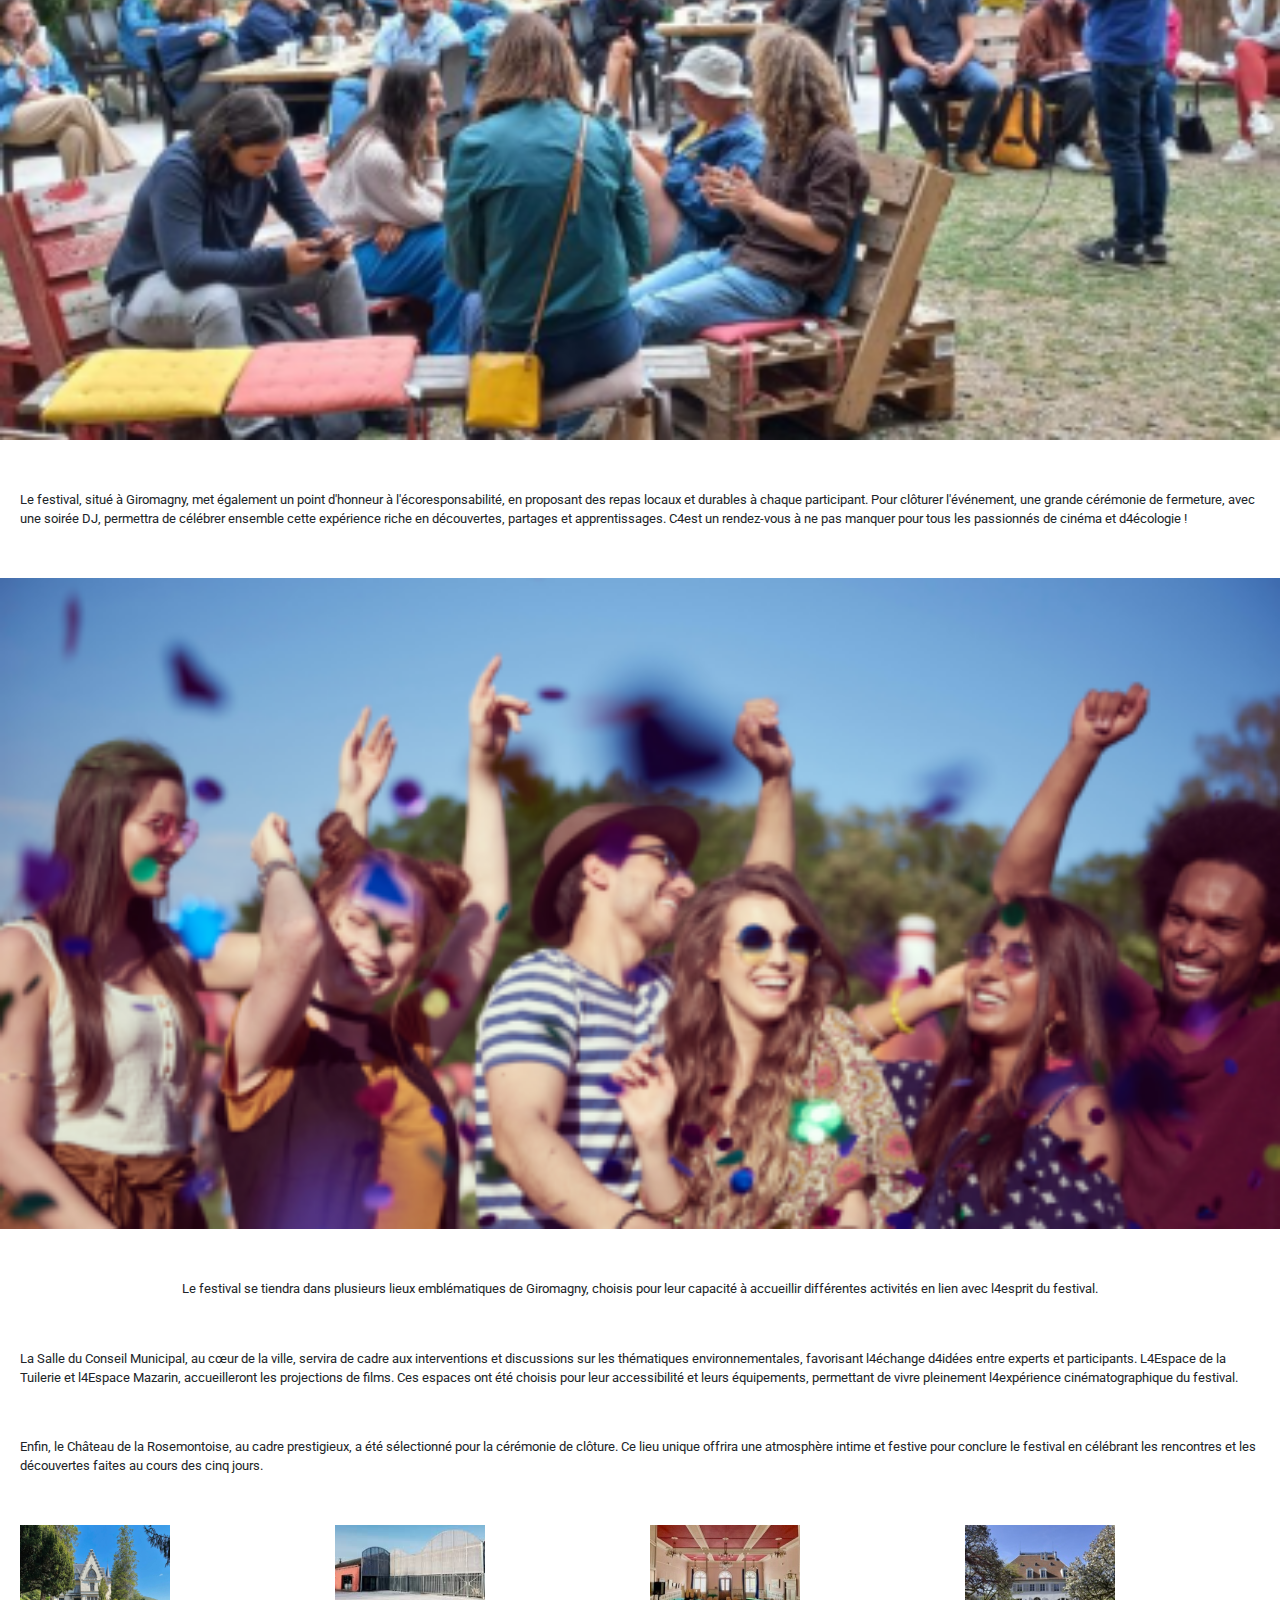
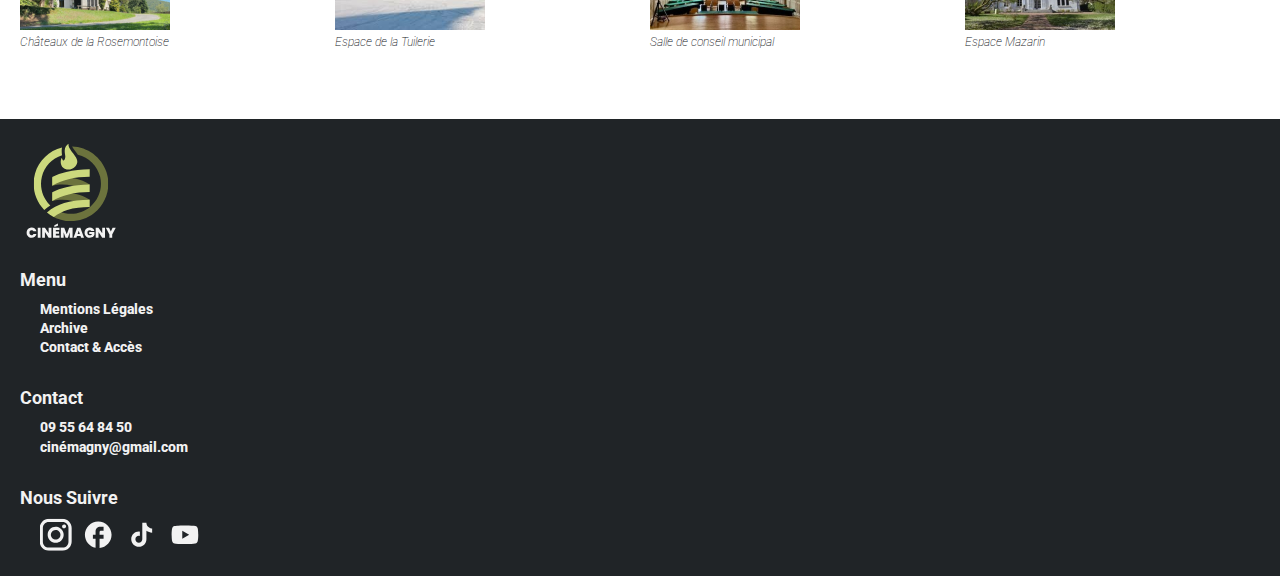
==== commit 218bca45: "Alt-text header" ====
--- a/a_propos.html
+++ b/a_propos.html
@@ -21,11 +21,11 @@
 
 <body>
     <!-- Header -->
-    <header class="header header-propos">
+    <header class="header header-index">
         <div class="header__background-filter"></div>
         <div class="header__menu menu">
             <a href="/">
-                <img class="menu__logo" src="assets/icons/logo/logo.svg" alt="">
+                <img class="menu__logo" src="assets/icons/logo/logo.svg" alt="Logo de Cinémagny">
             </a>
             <button class="menu__btn" aria-expanded="false" aria-label="Ouvrir le menu">
                 <span class="menu__btn-bars"></span>
@@ -36,36 +36,37 @@
         <nav class="header__nav nav" aria-hidden="true">
             <ul class="nav__liste">
                 <li class="nav__item">
-                    <a class="nav__link" href="a_propos.html"><img src="assets/icons/livre_blanc.svg" alt="">À
+                    <a class="nav__link" href="a_propos.html"><img src="assets/icons/livre_blanc.svg" alt="Icône livre">À
                         Propos</a>
                 </li>
                 <li class="nav__item">
                     <a class="nav__link" href="billeterie.html"><img src="assets/icons/billet_blanc.svg"
-                            alt="">Billetterie</a>
+                            alt="Icône billet">Billetterie</a>
                 </li>
                 <li class="nav__item">
-                    <a class="nav__link" href="films.html"><img src="assets/icons/films_blanc.svg" alt="">Films</a>
+                    <a class="nav__link" href="films.html"><img src="assets/icons/films_blanc.svg" alt="Icône films">Films</a>
                 </li>
                 <li class="nav__item">
                     <a class="nav__link" href="programmation.html"><img src="assets/icons/clalendar_blanc.svg"
-                            alt="">Programmation</a>
+                            alt="Icône calendrier">Programmation</a>
                 </li>
                 <li class="nav__item">
                     <a class="nav__link" href="invites.html"><img src="assets/icons/profile_blanc.svg"
-                            alt="">Invités</a>
+                            alt="Icône profile">Invités</a>
                 </li>
                 <li class="nav__item">
-                    <a class="nav__link" href="info_pratiques.html"><img src="assets/icons/about_blanc.svg" alt="">Infos
+                    <a class="nav__link" href="info_pratiques.html"><img src="assets/icons/about_blanc.svg" alt="Icône information">Infos
                         Pratiques</a>
                 </li>
                 <li class="nav__item">
                     <a class="nav__link nav__laste" href="contact.html"><img src="assets/icons/mail_blanc.svg"
-                            alt="">Contact</a>
+                            alt="Icône contact">Contact</a>
                 </li>
             </ul>
         </nav>
+
         <div class="hero">
-            <h1>À Propos</h1>
+            <h1>Cinémagny</h1>
         </div>
     </header>
 
